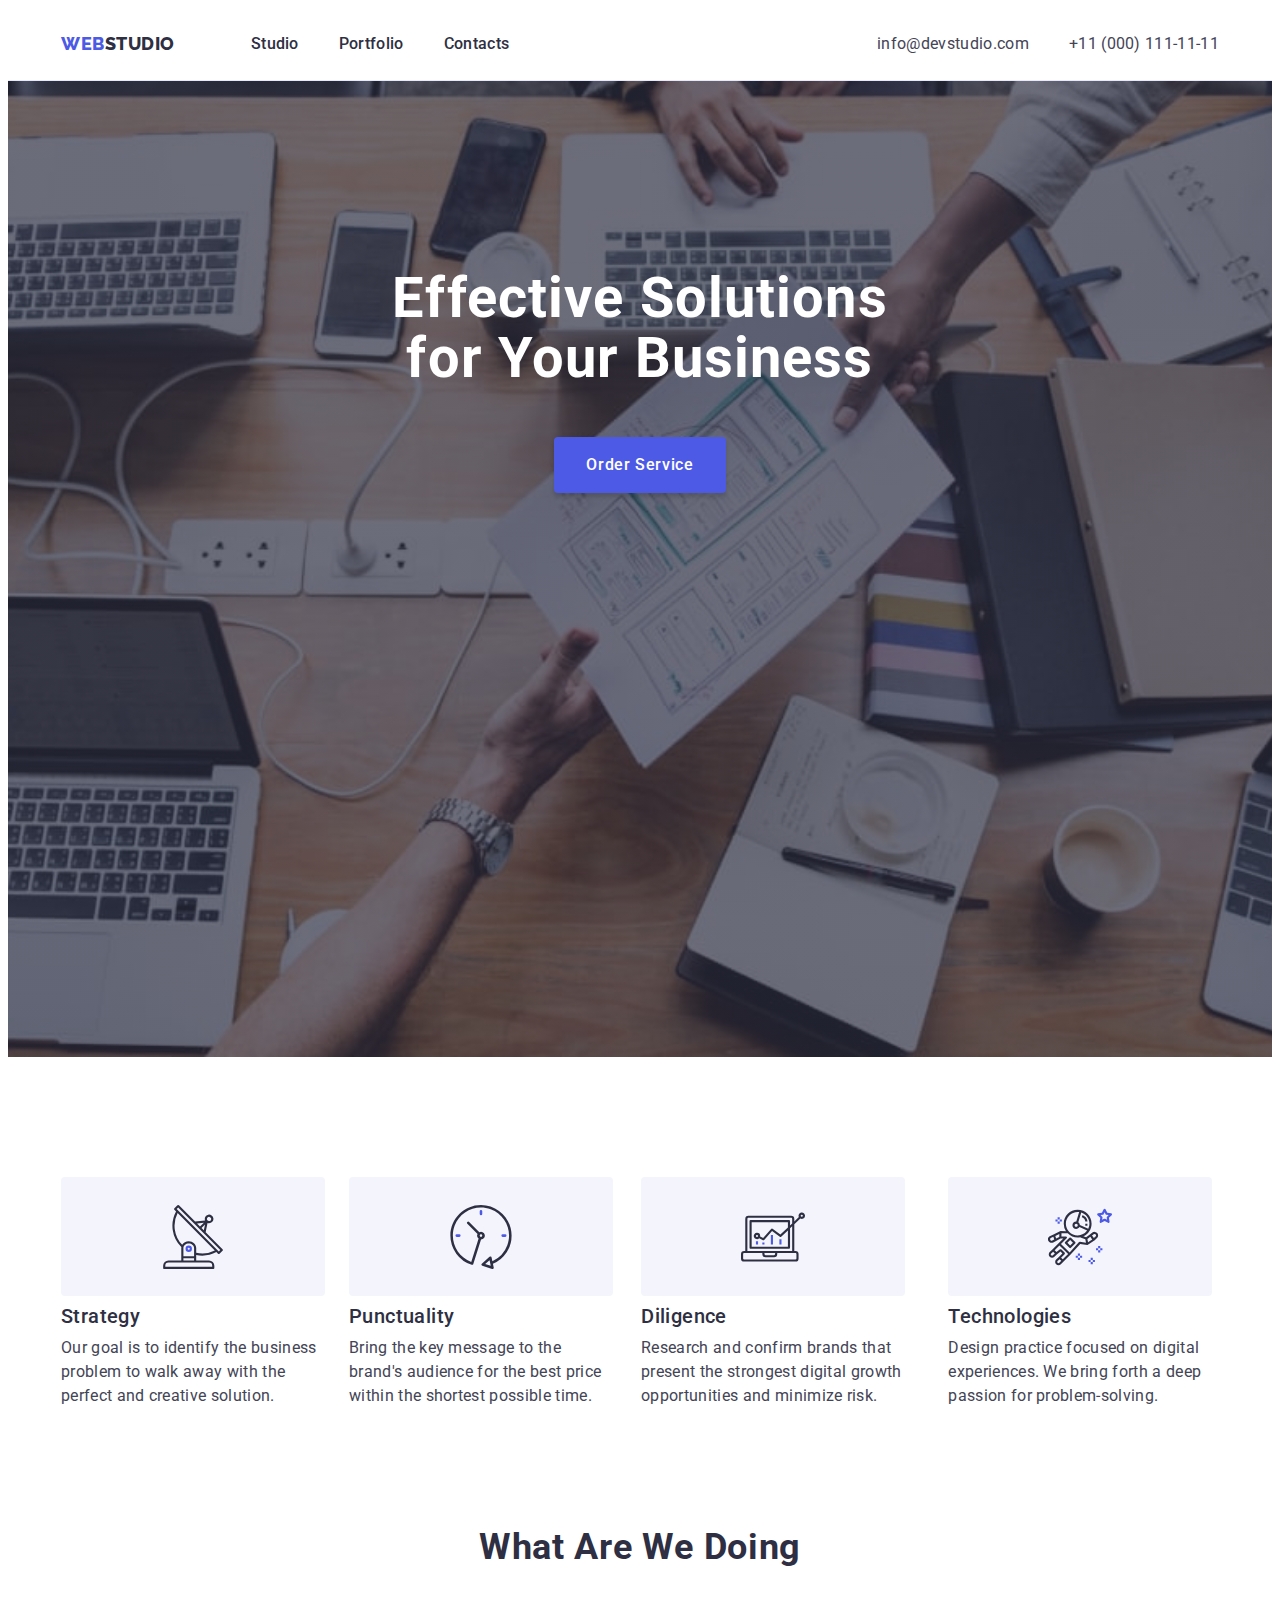
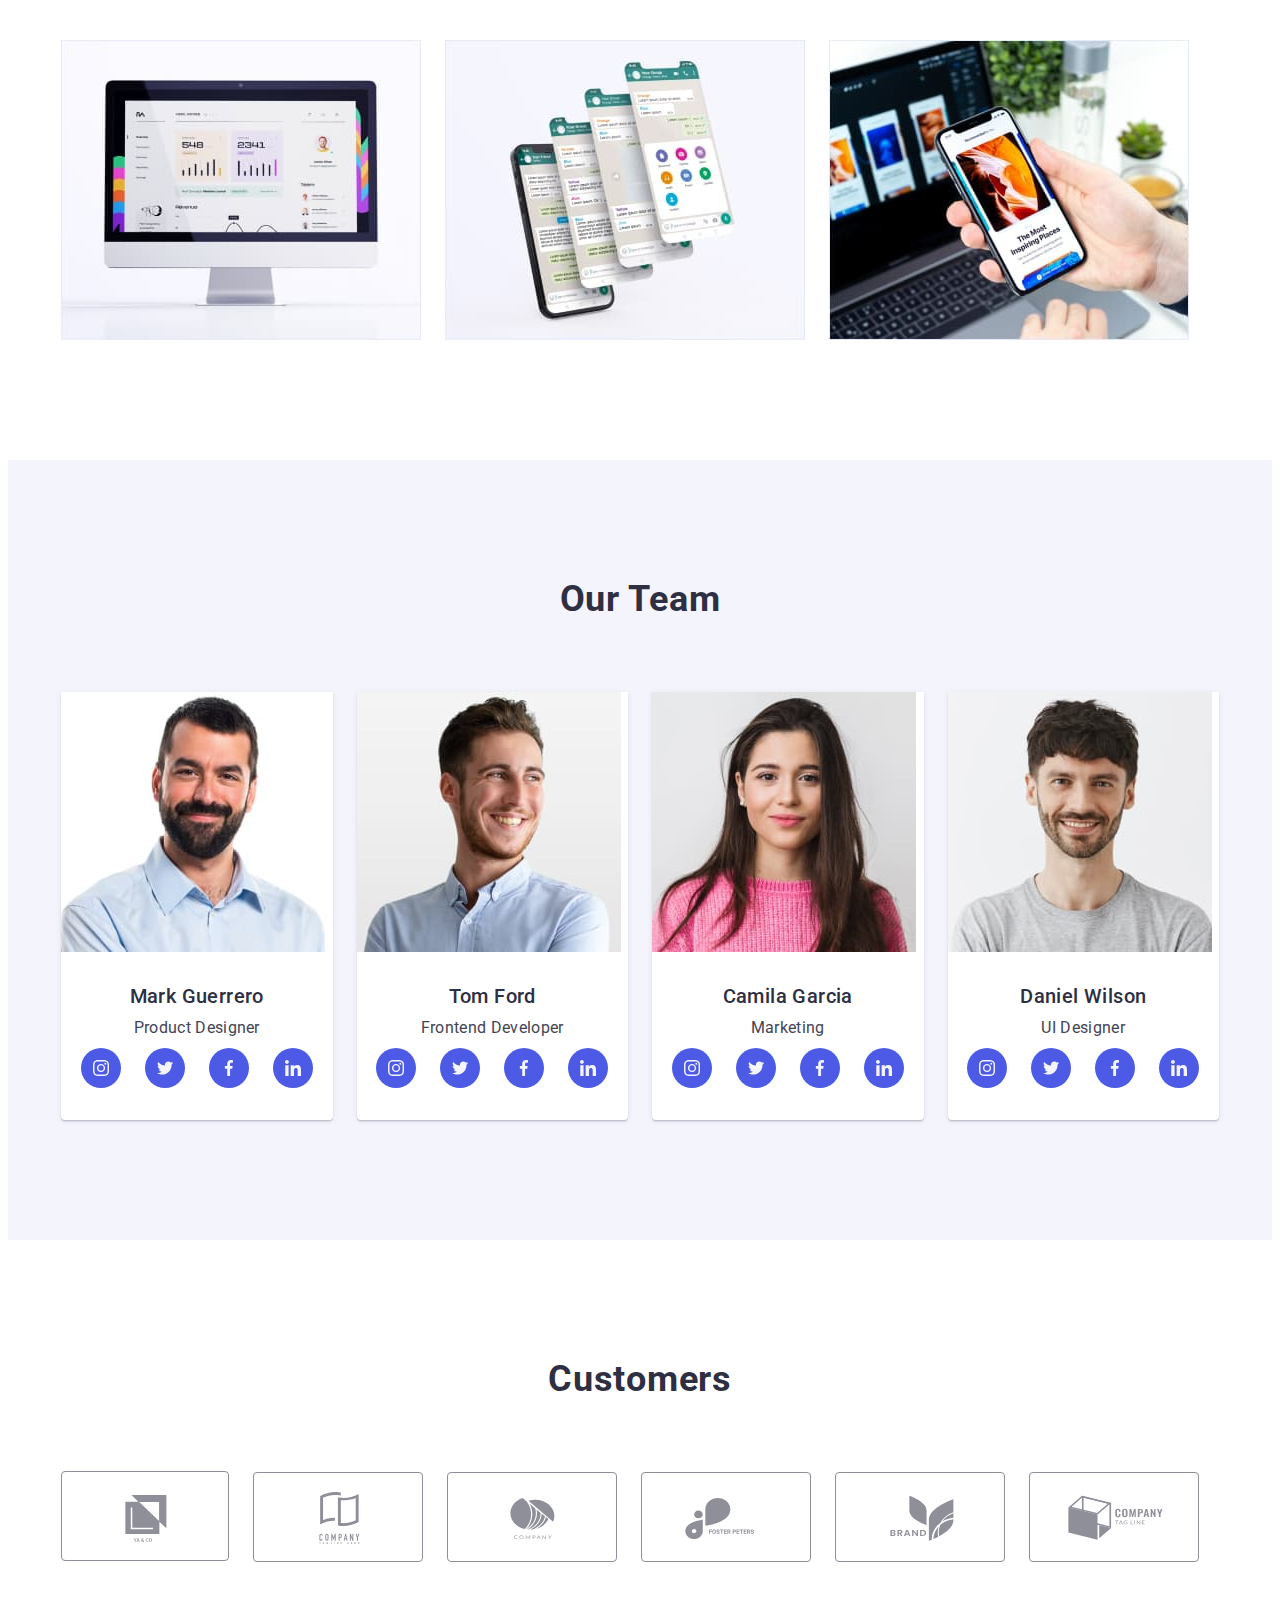
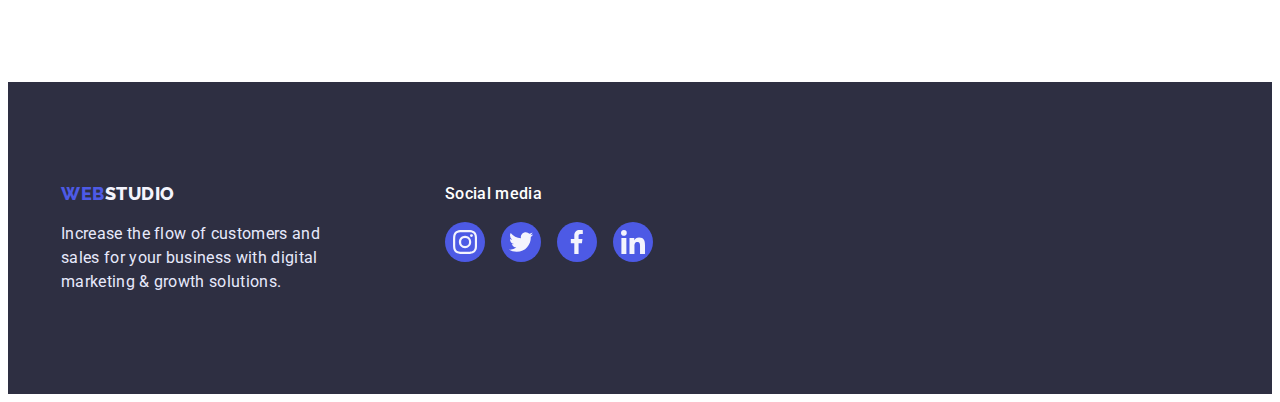
==== index.html @ bd7b22e1 "Add files via upload" ====
<!DOCTYPE html>
<html lang="en">
  <head>
    <meta charset="UTF-8" />
    <meta http-equiv="X-UA-Compatible" content="IE=edge" />
    <meta name="viewport" content="width=device-width, initial-scale=1.0" />
    <title>WebStudio</title>
    <link rel="preconnect" href="https://fonts.googleapis.com" />
    <link rel="preconnect" href="https://fonts.gstatic.com" crossorigin />
    <link
      href="https://fonts.googleapis.com/css2?family=Raleway:wght@800&family=Roboto:wght@400;500;700&display=swap"
      rel="stylesheet"
    />

    <link
      rel="stylesheet"
      href="https://cdnjs.cloudflare.com/ajax/libs/modern-normalize/1.1.0/modern-normalize.min.css"
      integrity="sha512-wpPYUAdjBVSE4KJnH1VR1HeZfpl1ub8YT/NKx4PuQ5NmX2tKuGu6U/JRp5y+Y8XG2tV+wKQpNHVUX03MfMFn9Q=="
      crossorigin="anonymous"
      referrerpolicy="no-referrer"
    />

    <link rel="stylesheet" href="./css/styles.css" />
  </head>
  <body>
    <header class="header">
      <div class="container header-container">
        <nav class="header-navigation">
          <a href="./index.html" class="header-logo link"
            ><span class="logo-web">Web</span>
            <span class="logo-studio">Studio</span></a
          >

          <ul class="header-list list">
            <li class="header-item">
              <a href="./index.html" class="header-link link">Studio</a>
            </li>
            <li class="header-item">
              <a href="./portfolio.html" class="header-link link">Portfolio</a>
            </li>
            <li class="header-item">
              <a href="/" class="header-link link">Contacts</a>
            </li>
          </ul>
        </nav>

        <address class="header-address">
          <ul class="contact-list list">
            <li class="contact-item">
              <a href="mailto:info@devstudio.com" class="header-email link"
                >info@devstudio.com</a
              >
            </li>
            <li class="contact-item">
              <a href="tel:+110001111111" class="header-tel link"
                >+11 (000) 111-11-11</a
              >
            </li>
          </ul>
        </address>
      </div>
    </header>
    <main>
      <!--Hero section-->
      <section class="hero">
        <div class="container hero-container">
          <h1 class="hero-title">Effective Solutions for Your Business</h1>
          <button type="button" class="hero-btn">Order Service</button>
        </div>
      </section>
      <!--Main section-->
      <section class="main">
        <div class="container main-container">
          <h2 class="main-tittle visually-hidden">Advantages</h2>
          <ul class="main-list list">
            <li class="main-item">
              <div class="main-item-wrap">
                <svg class="policy-icons" width="64" height="64">
                  <use href="./images/icons.svg#icon-group"></use>
                </svg>
              </div>
              <h3 class="main-item-title">Strategy</h3>
              <p class="maint-item-subtitle">
                Our goal is to identify the business problem to walk away with
                the perfect and creative solution.
              </p>
            </li>
            <li>
              <div class="main-item-wrap">
                <svg class="policy-icons" width="64" height="64">
                  <use href="./images/icons.svg#icon-clock"></use>
                </svg>
              </div>
              <h3 class="main-item-title">Punctuality</h3>
              <p class="maint-item-subtitle">
                Bring the key message to the brand's audience for the best price
                within the shortest possible time.
              </p>
            </li>
            <li>
              <div class="main-item-wrap">
                <svg class="policy-icons" width="64" height="64">
                  <use href="./images/icons.svg#icon-diagram"></use>
                </svg>
              </div>
              <h3 class="main-item-title">Diligence</h3>
              <p class="maint-item-subtitle">
                Research and confirm brands that present the strongest digital
                growth opportunities and minimize risk.
              </p>
            </li>
            <li>
              <div class="main-item-wrap">
                <svg class="policy-icons" width="64" height="64">
                  <use href="./images/icons.svg#icon-astronaut"></use>
                </svg>
              </div>
              <h3 class="main-item-title">Technologies</h3>
              <p class="maint-item-subtitle">
                Design practice focused on digital experiences. We bring forth a
                deep passion for problem-solving.
              </p>
            </li>
          </ul>
        </div>
      </section>

      <!--About-->
      <section class="about">
        <div class="container about-container">
          <h2 class="about-title">What are we doing</h2>
          <ul class="about-list list">
            <li class="about-item">
              <img
                src="./images/about-img-1.jpg"
                width="360"
                height="300"
                alt="sites on pc
"
              />
            </li>
            <li class="about-item">
              <img
                src="./images/about-img-2.jpg"
                width="360"
                height="300"
                alt="mobile applications
"
              />
            </li>
            <li class="about-item">
              <img
                src="./images/about-img-3.jpg"
                width="360"
                height="300"
                alt="sites on mobile
"
              />
            </li>
          </ul>
        </div>
      </section>
      <!--Team-->
      <section class="team">
        <div class="container">
          <h2 class="team-title">Our Team</h2>
          <ul class="team-list list">
            <li class="team-item">
              <img
                src="./images/team-img-1.jpg"
                width="264"
                height="260"
                alt="Mark Guerrero"
              />
              <div class="team-designe">
                <h3 class="team-name">Mark Guerrero</h3>
                <p class="team-job">Product Designer</p>
                <ul class="team-soc-list list">
                  <li class="team-soc-item">
                    <a href="" class="team-soc-link link">
                      <svg class="team-soc-icon" width="16px" height="16px">
                        <use href="./images/icons.svg#icon-instagram"></use>
                      </svg>
                    </a>
                  </li>
                  <li class="team-soc-item">
                    <a href="" class="team-soc-link link">
                      <svg class="team-soc-icon" width="16px" height="16px">
                        <use href="./images/icons.svg#icon-twitter"></use>
                      </svg>
                    </a>
                  </li>
                  <li class="team-soc-item">
                    <a href="" class="team-soc-link link">
                      <svg class="team-soc-icon" width="16px" height="16px">
                        <use href="./images/icons.svg#icon-facebook"></use>
                      </svg>
                    </a>
                  </li>
                  <li class="team-soc-item">
                    <a href="" class="team-soc-link link">
                      <svg class="team-soc-icon" width="16px" height="16px">
                        <use href="./images/icons.svg#icon-linkedin"></use>
                      </svg>
                    </a>
                  </li>
                </ul>
              </div>
            </li>
            <li class="team-item">
              <img
                src="./images/team-img-2.jpg"
                width="264"
                height="260"
                alt="Tom Ford"
              />
              <div class="team-designe">
                <h3 class="team-name">Tom Ford</h3>
                <p class="team-job">Frontend Developer</p>
                <ul class="team-soc-list list">
                  <li class="team-soc-item">
                    <a href="" class="team-soc-link link">
                      <svg class="team-soc-icon" width="16px" height="16px">
                        <use href="./images/icons.svg#icon-instagram"></use>
                      </svg>
                    </a>
                  </li>
                  <li class="team-soc-item">
                    <a href="" class="team-soc-link link">
                      <svg class="team-soc-icon" width="16px" height="16px">
                        <use href="./images/icons.svg#icon-twitter"></use>
                      </svg>
                    </a>
                  </li>
                  <li class="team-soc-item">
                    <a href="" class="team-soc-link link">
                      <svg class="team-soc-icon" width="16px" height="16px">
                        <use href="./images/icons.svg#icon-facebook"></use>
                      </svg>
                    </a>
                  </li>
                  <li class="team-soc-item">
                    <a href="" class="team-soc-link link">
                      <svg class="team-soc-icon" width="16px" height="16px">
                        <use href="./images/icons.svg#icon-linkedin"></use>
                      </svg>
                    </a>
                  </li>
                </ul>
              </div>
            </li>
            <li class="team-item">
              <img
                src="./images/team-img-3.jpg"
                width="264"
                height="260"
                alt="Camila Garcia"
              />
              <div class="team-designe">
                <h3 class="team-name">Camila Garcia</h3>
                <p class="team-job">Marketing</p>
                <ul class="team-soc-list list">
                  <li class="team-soc-item">
                    <a href="" class="team-soc-link link">
                      <svg class="team-soc-icon" width="16px" height="16px">
                        <use href="./images/icons.svg#icon-instagram"></use>
                      </svg>
                    </a>
                  </li>
                  <li class="team-soc-item">
                    <a href="" class="team-soc-link link">
                      <svg class="team-soc-icon" width="16px" height="16px">
                        <use href="./images/icons.svg#icon-twitter"></use>
                      </svg>
                    </a>
                  </li>
                  <li class="team-soc-item">
                    <a href="" class="team-soc-link link">
                      <svg class="team-soc-icon" width="16px" height="16px">
                        <use href="./images/icons.svg#icon-facebook"></use>
                      </svg>
                    </a>
                  </li>
                  <li class="team-soc-item">
                    <a href="" class="team-soc-link link">
                      <svg class="team-soc-icon" width="16px" height="16px">
                        <use href="./images/icons.svg#icon-linkedin"></use>
                      </svg>
                    </a>
                  </li>
                </ul>
              </div>
            </li>
            <li class="team-item">
              <img
                src="./images/team-img-4.jpg"
                width="264"
                height="260"
                alt="Daniel Wilson"
              />
              <div class="team-designe">
                <h3 class="team-name">Daniel Wilson</h3>
                <p class="team-job">UI Designer</p>
                <ul class="team-soc-list list">
                  <li class="team-soc-item">
                    <a href="" class="team-soc-link link">
                      <svg class="team-soc-icon" width="16px" height="16px">
                        <use href="./images/icons.svg#icon-instagram"></use>
                      </svg>
                    </a>
                  </li>
                  <li class="team-soc-item">
                    <a href="" class="team-soc-link link">
                      <svg class="team-soc-icon" width="16px" height="16px">
                        <use href="./images/icons.svg#icon-twitter"></use>
                      </svg>
                    </a>
                  </li>
                  <li class="team-soc-item">
                    <a href="" class="team-soc-link link">
                      <svg class="team-soc-icon" width="16px" height="16px">
                        <use href="./images/icons.svg#icon-facebook"></use>
                      </svg>
                    </a>
                  </li>
                  <li class="team-soc-item">
                    <a href="" class="team-soc-link link">
                      <svg class="team-soc-icon" width="16px" height="16px">
                        <use href="./images/icons.svg#icon-linkedin"></use>
                      </svg>
                    </a>
                  </li>
                </ul>
              </div>
            </li>
          </ul>
        </div>
      </section>
    </main>
    <!--Customers-->
    <section class="customers">
      <div class="container customers-container">
        <h4 class="customers-title">Customers</h4>
        <ul class="customers-soc-list list">
          <li class="customers-item">
            <a href="" class="customers-link link">
              <svg class="customers-icon" width="104" height="56">
                <use href="./images/icons.svg#icon-ya-co"></use>
              </svg>
            </a>
          </li>

          <li class="customers-soc-item">
            <a href="" class="customers-link link">
              <svg class="customers-icon" width="104" height="56">
                <use href="./images/icons.svg#icon-company-tagline-here"></use>
              </svg>
            </a>
          </li>

          <li class="customers-soc-item">
            <a href="" class="customers-link link">
              <svg class="customers-icon" width="104" height="56">
                <use href="./images/icons.svg#icon-company"></use>
              </svg>
            </a>
          </li>

          <li class="customers-soc-item">
            <a href="" class="customers-link link">
              <svg class="customers-icon" width="104" height="56">
                <use href="./images/icons.svg#icon-foster-peters"></use>
              </svg>
            </a>
          </li>

          <li class="customers-soc-item">
            <a href="" class="customers-link link">
              <svg class="customers-icon" width="104" height="56">
                <use href="./images/icons.svg#icon-brand"></use>
              </svg>
            </a>
          </li>

          <li class="customers-soc-item">
            <a href="" class="customers-link link">
              <svg class="customers-icon" width="104" height="56">
                <use href="./images/icons.svg#icon-company-tag-line"></use>
              </svg>
            </a>
          </li>
        </ul>
      </div>
    </section>

    <!--Footer-->
    <footer class="footer">
      <div class="container footer-container">
        <div class="footer-logo-text">
          <a href="./index.html" class="footer-link link"
            ><span class="logo-web-footer">Web</span>
            <span class="logo-studio-footer">Studio</span></a
          >
          <p class="footer-subtitle">
            Increase the flow of customers and sales for your business with
            digital marketing & growth solutions.
          </p>
        </div>
        <div class="footer-wrap">
          <p class="footer-social">Social media</p>
          <ul class="footer-soc-list list">
            <li class="footer-soc-item">
              <a href="" class="footer-soc-link link">
                <svg class="team-soc-icon" width="24px" height="24px">
                  <use href="./images/icons.svg#icon-instagram"></use>
                </svg>
              </a>
            </li>
            <li class="footer-soc-item">
              <a href="" class="footer-soc-link link">
                <svg class="team-soc-icon" width="24px" height="24px">
                  <use href="./images/icons.svg#icon-twitter"></use>
                </svg>
              </a>
            </li>
            <li class="footer-soc-item">
              <a href="" class="footer-soc-link link">
                <svg class="team-soc-icon" width="24px" height="24px">
                  <use href="./images/icons.svg#icon-facebook"></use>
                </svg>
              </a>
            </li>
            <li class="footer-soc-item">
              <a href="" class="footer-soc-link link">
                <svg class="team-soc-icon" width="24px" height="24px">
                  <use href="./images/icons.svg#icon-linkedin"></use>
                </svg>
              </a>
            </li>
          </ul>
        </div>
      </div>
    </footer>
  </body>
</html>
---- css/styles.css ----
:root {
  --main-title-color: #2e2f42;
  --secondary-title-color: #ffffff;
  --accent-color: #e7e9fc;
  --logo-colour-first: #4d5ae5;
  --logo-colour-second: #2e2f42;
  --bg-gradient: linear-gradient(rgba(46, 47, 66, 0.7), rgba(46, 47, 66, 0.7));
}

h1,
h2,
h3,
h4,
h5,
h6,
p {
  margin: 0;
}

ul {
  list-style: none;
  margin: 0;
  padding: 0;
}

.container {
  max-width: 1158px;
  padding: 0 15px;
  margin: 0 auto;
}

body {
  font-family: "Roboto", sans-serif;
  color: #434455;
  background-color: #ffffff;
  font-size: 16px;
  letter-spacing: 0.02em;
}

img {
  display: block;
  max-width: 100%;
  height: auto;
}

button {
  display: block;
  cursor: pointer;
  border: none;
  border-radius: 4px;
}

address {
  font-style: normal;
}

.section {
  padding-top: 120px;
  padding-bottom: 120px;
}

.list {
  list-style: none;
}
.link {
  text-decoration: none;
}
.visually-hidden {
  position: absolute;
  width: 1px;
  height: 1px;
  margin: -1px;
  border: 0;
  padding: 0;
  white-space: nowrap;
  clip-path: inset(100%);
  clip: rect(0 0 0 0);
  overflow: hidden;
}
/* Header Main/Portfolio */
.header {
  border-bottom: 1px solid;
  color: #e7e9fc;
}

.header-container {
  display: flex;
  align-items: center;
}

.header-link:hover,
.header-link:focus {
  color: #404bbf;
}
.header-tel:hover,
.header-tel:focus {
  color: #404bbf;
}

.header-email:hover,
.header-email:focus {
  color: #404bbf;
}

.header-navigation {
  display: flex;
  align-items: center;
}
.header-logo {
  font-family: "Raleway", sans-serif;
  font-style: normal;
  font-weight: 800;
  font-size: 18px;
  line-height: 1.33;
  display: flex;
  align-items: center;
  letter-spacing: 0.03em;
  text-transform: uppercase;
}
.logo-web {
  color: var(--logo-colour-first);
}
.logo-studio {
  color: var(--logo-colour-second);
}

.header-list {
  display: flex;
  margin-left: 76px;
}
.header-item:not(:last-child) {
  margin-right: 40px;
}

.header-link {
  font-weight: 500;
  font-size: 16px;
  line-height: 1.5;
  letter-spacing: 0.02em;
  color: var(--main-title-color);
  display: block;
  padding: 24px 0;
}

.header-address {
  display: flex;
  margin-left: auto;
}

.contact-item:not(:last-child) {
  display: flex;
  margin-left: auto;
}

.contact-list {
  display: flex;
  gap: 40px;
}

.header-email {
  font-style: normal;
  font-weight: 400;
  font-size: 16px;
  line-height: 1.5;
  letter-spacing: 0.02em;
  color: #434455;
}

.header-tel {
  font-style: normal;
  font-weight: 400;
  font-size: 16px;
  line-height: 1.5;
  letter-spacing: 0.02em;
  color: #434455;
}
/* Hero main*/
.hero {
  background-color: var(--main-title-color);
  background-image: var(--bg-gradient), url(../images/background-img.jpg);
  background-repeat: no-repeat;
  background-position: center;
  background-size: cover;
  padding-top: 188px;
  padding-bottom: 188px;
  text-align: center;
  max-width: 1440px;
  height: 600px;
  margin: 0 auto;
}

.hero-container {
  max-width: 1440px;
}

.hero-link:hover,
.hero-link:focus {
  color: var(--accent-color);
}

.hero-title {
  font-weight: 700;
  font-size: 56px;
  line-height: 1.07;
  text-align: center;
  letter-spacing: 0.02em;
  color: var(--secondary-title-color);
  margin-bottom: 48px;
  width: 496px;
  margin-left: auto;
  margin-right: auto;
}

.hero-btn {
  font-family: "Roboto";
  font-style: normal;
  font-weight: 500;
  font-size: 16px;
  line-height: 1.5;
  display: flex;
  align-items: center;
  letter-spacing: 0.04em;
  color: var(--secondary-title-color);
  cursor: pointer;
  background: #4d5ae5;
  box-shadow: 0px 4px 4px rgba(0, 0, 0, 0.15);
  border-radius: 4px;
  padding: 16px 32px;
  display: block;
  margin: 0 auto;
  border: none;
}
.hero-btn:hover,
.hero-btn:focus {
  background: #404bbf;
  box-shadow: 0px 4px 4px rgba(0, 0, 0, 0.15);
  border-radius: 4px;
}
/* Hero Portfolio */

/* Main */

.main {
  padding: 120px 0;
}
.main-container {
  box-sizing: content-box;
}
.main-tittle {
}
.main-list {
  display: flex;
  column-gap: 24px;
  align-items: center;
  justify-content: center;
}
.main-item {
  color: var(--main-title-color);
  font-weight: 500;
  font-size: 20px;
  line-height: 1.2;
}

.main-item-wrap {
  width: 264px;
  height: 119px;
  background-color: #f4f4fd;
  border-radius: 4px;
  display: flex;
  align-content: center;
  align-items: center;
  justify-content: center;
  margin-bottom: 8px;
}

.main-item-title {
  font-weight: 500;
  font-size: 20px;
  line-height: 1.2;
  letter-spacing: 0.02em;
  color: var(--main-title-color);
  margin-bottom: 8px;
}
.maint-item-subtitle {
  font-family: "Roboto";
  font-style: normal;
  font-weight: 400;
  line-height: 24px;
  font-size: 16px;
  line-height: 1.5;
  letter-spacing: 0.02em;
  color: #434455;
}

.policy-icons {
  width: 64px;
  height: 64px;
  justify-content: center;
  align-items: center;
}

/* Main Portfolio */
/* About */
.about {
  padding-bottom: 120px;
}
.about-title {
  font-weight: 700;
  font-size: 36px;
  line-height: 1.11;
  text-align: center;
  letter-spacing: 0.02em;
  text-transform: capitalize;
  color: var(--main-title-color);
  margin-bottom: 72px;
}
.about-list {
  display: flex;
  flex-wrap: wrap;
  gap: 24px;
}
.list {
}
.about-item {
}
/* Team */
.team {
  background-color: #f4f4fd;
  padding-top: 120px;
  padding-bottom: 120px;
}
.team-title {
  font-weight: 700;
  font-size: 36px;
  line-height: 1.11;
  text-align: center;
  letter-spacing: 0.02em;
  text-transform: capitalize;
  color: var(--main-title-color);
  margin-bottom: 72px;
}
.team-list {
  display: flex;
  gap: 24px;
}
.team-item {
  width: calc((100% - 72px) / 4);

  box-shadow: 0px 1px 6px rgba(46, 47, 66, 0.08),
    0px 1px 1px rgba(46, 47, 66, 0.16), 0px 2px 1px rgba(46, 47, 66, 0.08);
  border-radius: 0px 0px 4px 4px;
  background-color: #ffffff;
}

.team-container {
  display: flex;
  flex-direction: column;
  justify-content: center;
  align-items: center;
  padding: 0px;
  gap: 8px;
}
.team-name {
  font-weight: 500;
  font-size: 20px;
  line-height: 1.2;
  text-align: center;
  letter-spacing: 0.02em;
  color: var(--main-title-color);
  margin-bottom: 8px;
}
.team-job {
  font-weight: 400;
  font-size: 16px;
  line-height: 1.5;
  text-align: center;
  letter-spacing: 0.02em;
  color: #434455;
  margin-bottom: 8px;
}

.team-designe {
  padding: 32px 16px;
}

.team-soc-list {
  display: flex;
  justify-content: center;
  gap: 24px;
}
.team-soc-item {
  width: 40px;
  height: 40px;
}
.team-soc-link {
  width: 100%;
  height: 100%;
  border-radius: 50%;
  background-color: #4d5ae5;
  display: flex;
  align-items: center;
  justify-content: center;
}

.team-soc-link:hover,
.team-soc-link:focus {
  background-color: #404bbf;
}

.team-soc-icon {
  fill: #f4f4fd;
}

/* Customers */

.customers {
  padding: 120px 0;
}

.customers-container {
}
.customers-title {
  font-weight: 700;
  font-size: 36px;
  line-height: 1.11;
  text-align: center;
  letter-spacing: 0.02em;
  text-transform: capitalize;
  color: var(--main-title-color);
  margin-bottom: 72px;
}
.customers-soc-list {
  display: flex;
  gap: 24px;
}

.customers-item-wrap {
}

.customers-item {
  width: 168px;
  height: 88px;
  display: flex;
  align-content: center;
  align-items: center;
  justify-content: center;
}

.customers-link {
  width: 168px;
  height: 88px;
  border: 1px solid currentColor;
  border-radius: 4px;
  display: flex;
  align-items: center;
  justify-content: center;
  color: #8e8f99;
}

.customers-link:hover,
.customers-link:focus {
  color: #4d5ae5;
}
.customers-icon {
  display: flex;
  fill: currentColor;
}

/* Footer */
.footer-container {
  display: flex;
}
.footer {
  background-color: #2e2f42;
  padding-bottom: 100px;
  padding-top: 100px;
  margin-right: auto;
  margin-left: auto;
}
.footer-logo-text {
  margin-right: 120px;
}

.footer-link {
  font-family: "Raleway" sans-serif;
  font-style: normal;
  font-weight: 800;
  font-size: 18px;
  line-height: 1.16;
  display: flex;
  align-items: center;
  letter-spacing: 0.03em;
  text-transform: uppercase;
  color: #f4f4fd;
}
.footer-subtitle {
  font-weight: 400;
  font-size: 16px;
  line-height: 1.5;
  letter-spacing: 0.02em;
  color: #e7e9fc;
  width: 264px;
  margin-top: 16px;
}

.logo-web-footer {
  font-family: "Raleway", sans-serif;
  font-style: normal;
  font-weight: 800;
  font-size: 18px;
  line-height: 1.33;
  display: flex;
  align-items: center;
  letter-spacing: 0.03em;
  text-transform: uppercase;
  color: #4d5ae5;
}
.logo-studio-footer {
  font-family: "Raleway", sans-serif;
  font-style: normal;
  font-weight: 800;
  font-size: 18px;
  line-height: 1.33;
  display: flex;
  align-items: center;
  letter-spacing: 0.03em;
  text-transform: uppercase;
  color: #f4f4fd;
}

.footer-wrap {
}

.footer-soc-list {
  display: flex;
  justify-content: center;
  gap: 16px;
}

.footer-soc-item {
  width: 40px;
  height: 40px;
}

.footer-soc-link {
  width: 40px;
  height: 40px;
  border-radius: 50%;
  background-color: #4d5ae5;
  display: flex;
  align-items: center;
  justify-content: center;
}

.footer-soc-link:hover,
.footer-soc-link:focus {
  background-color: #31d0aa;
}

.team-soc-icon {
  fill: #f4f4fd;
}

.footer-social {
  font-family: "Roboto";
  font-style: normal;
  font-weight: 500;
  font-size: 16px;
  line-height: 1.5;
  letter-spacing: 0.02em;
  color: #ffffff;
  margin-bottom: 16px;
}

/* Hero Portfolio */
.hero-portfolio {
  padding-bottom: 120px;
  padding-top: 96px;
}

.hero-portfolio-container {
}

.hero-portfolio-list {
  display: flex;
  flex-wrap: wrap;
  gap: 48px 24px;
  justify-content: center;
}
.hero-portfolio-list-item {
  display: flex;
  justify-content: center;
  gap: 24px;
}
.hero-btn-portfolio {
  font-family: "Roboto";
  font-style: normal;
  font-weight: 500;
  font-size: 16px;
  line-height: 1.5;
  display: flex;
  align-items: center;
  letter-spacing: 0.04em;
  color: #4d5ae5;
  cursor: pointer;
  background-color: #f4f4fd;
  border: 1px solid;
  align-items: center;
  text-align: center;
  padding: 12px 24px;
  border-radius: 4px;
  border-color: #e7e9fc;
}

.hero-btn-portfolio:hover,
.hero-btn-portfolio:focus {
  color: #f4f4fd;
  background-color: #4d5ae5;
  box-shadow: 0px 3px 1px rgba(0, 0, 0, 0.1), 0px 2px 1px rgba(0, 0, 0, 0.08),
    0px 2px 2px rgba(0, 0, 0, 0.12);
  border-radius: 4px;
  border-color: #4d5ae5;
}

.hero-list-portfolio {
  display: flex;
  flex-wrap: wrap;
  gap: 48px 24px;
  margin-top: 72px;
}
.hero-item-portfolio {
}

.portfolio-link {
  display: block;
}

.portfolio-link:hover,
.portfolio-link:focus {
  box-shadow: 0px 1px 6px rgba(46, 47, 66, 0.08),
    0px 1px 1px rgba(46, 47, 66, 0.16), 0px 2px 1px rgba(46, 47, 66, 0.08);
}

.hero-item-title-portfolio {
  font-weight: 500;
  font-size: 20px;
  line-height: 1.2;
  letter-spacing: 0.02em;
  color: #2e2f42;
  margin-bottom: 8px;
}
.hero-item-subtitle-portfolio {
  font-weight: 400;
  font-size: 16px;
  line-height: 1.5;
  letter-spacing: 0.02em;
  color: #434455;
}
.hero-portfolio-text {
  border: 1px solid #e7e9fc;
  border-top: 0;
  padding: 32px 16px;
}
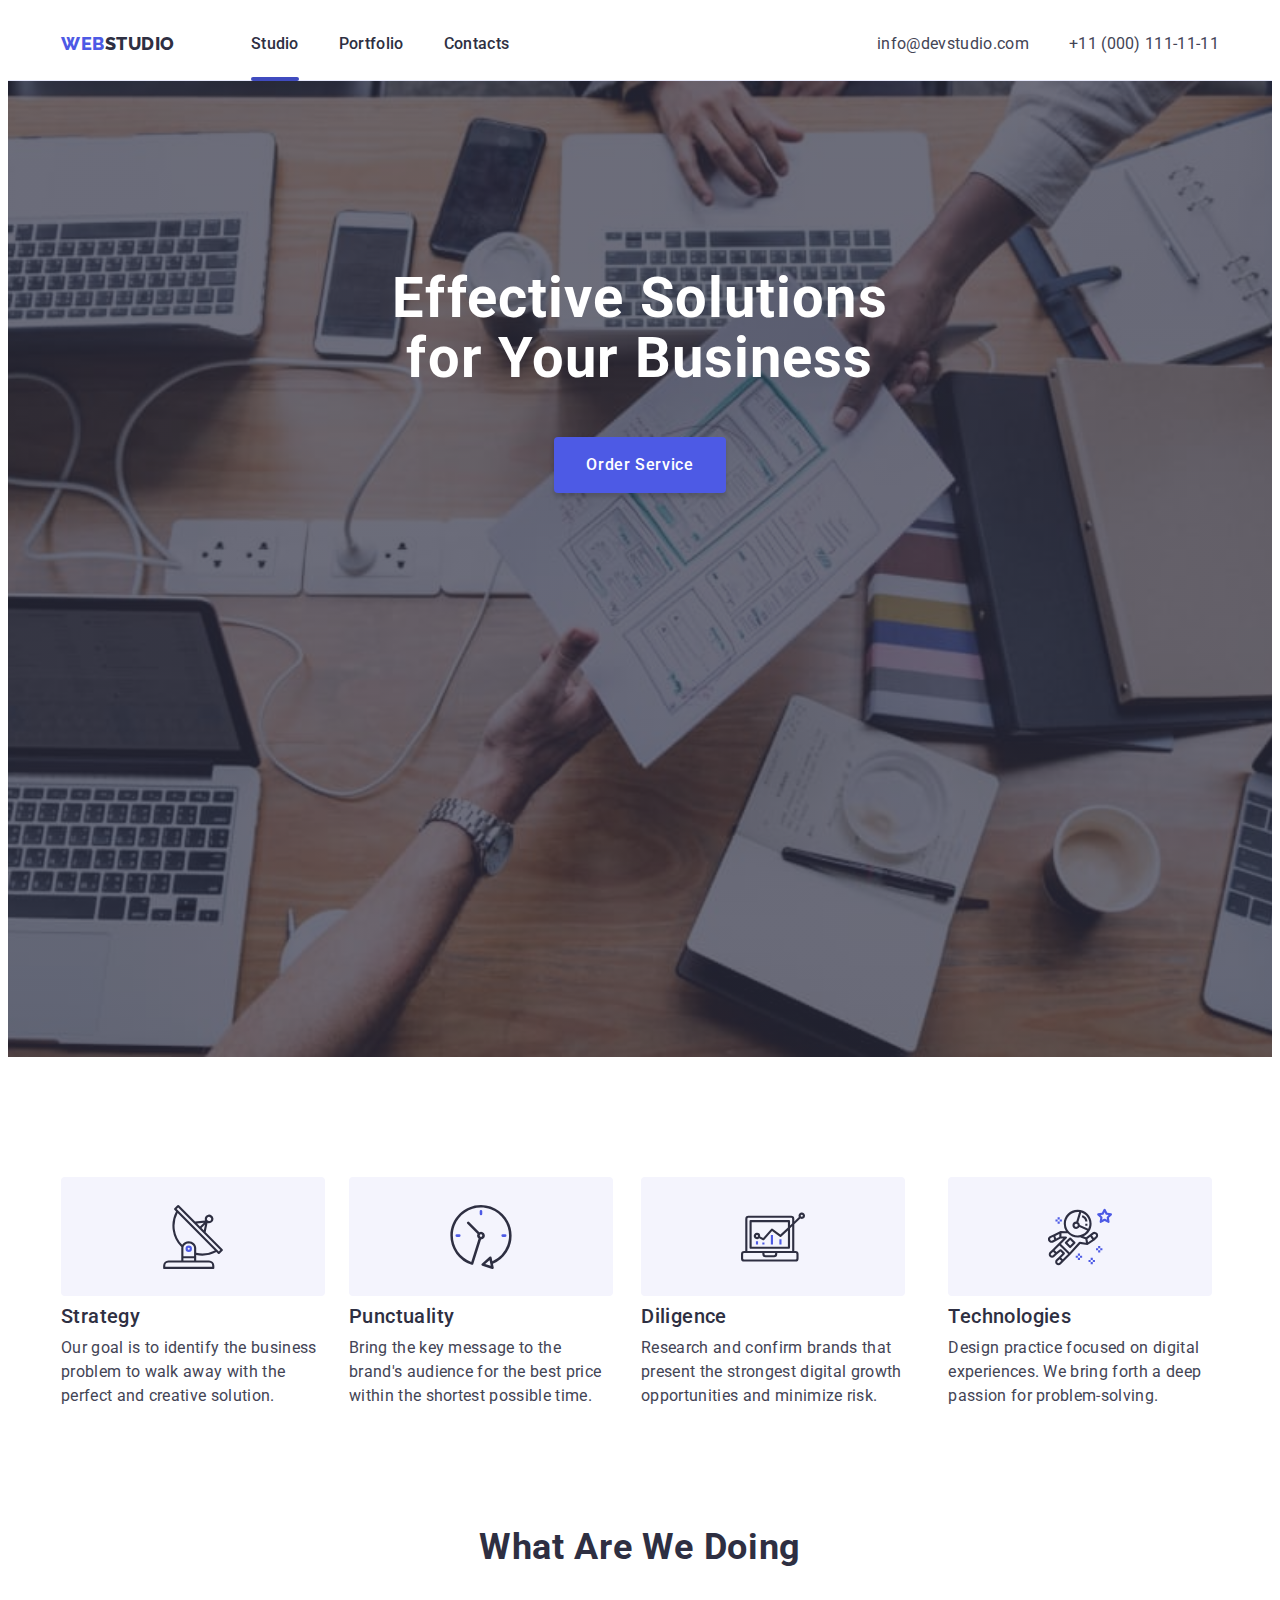
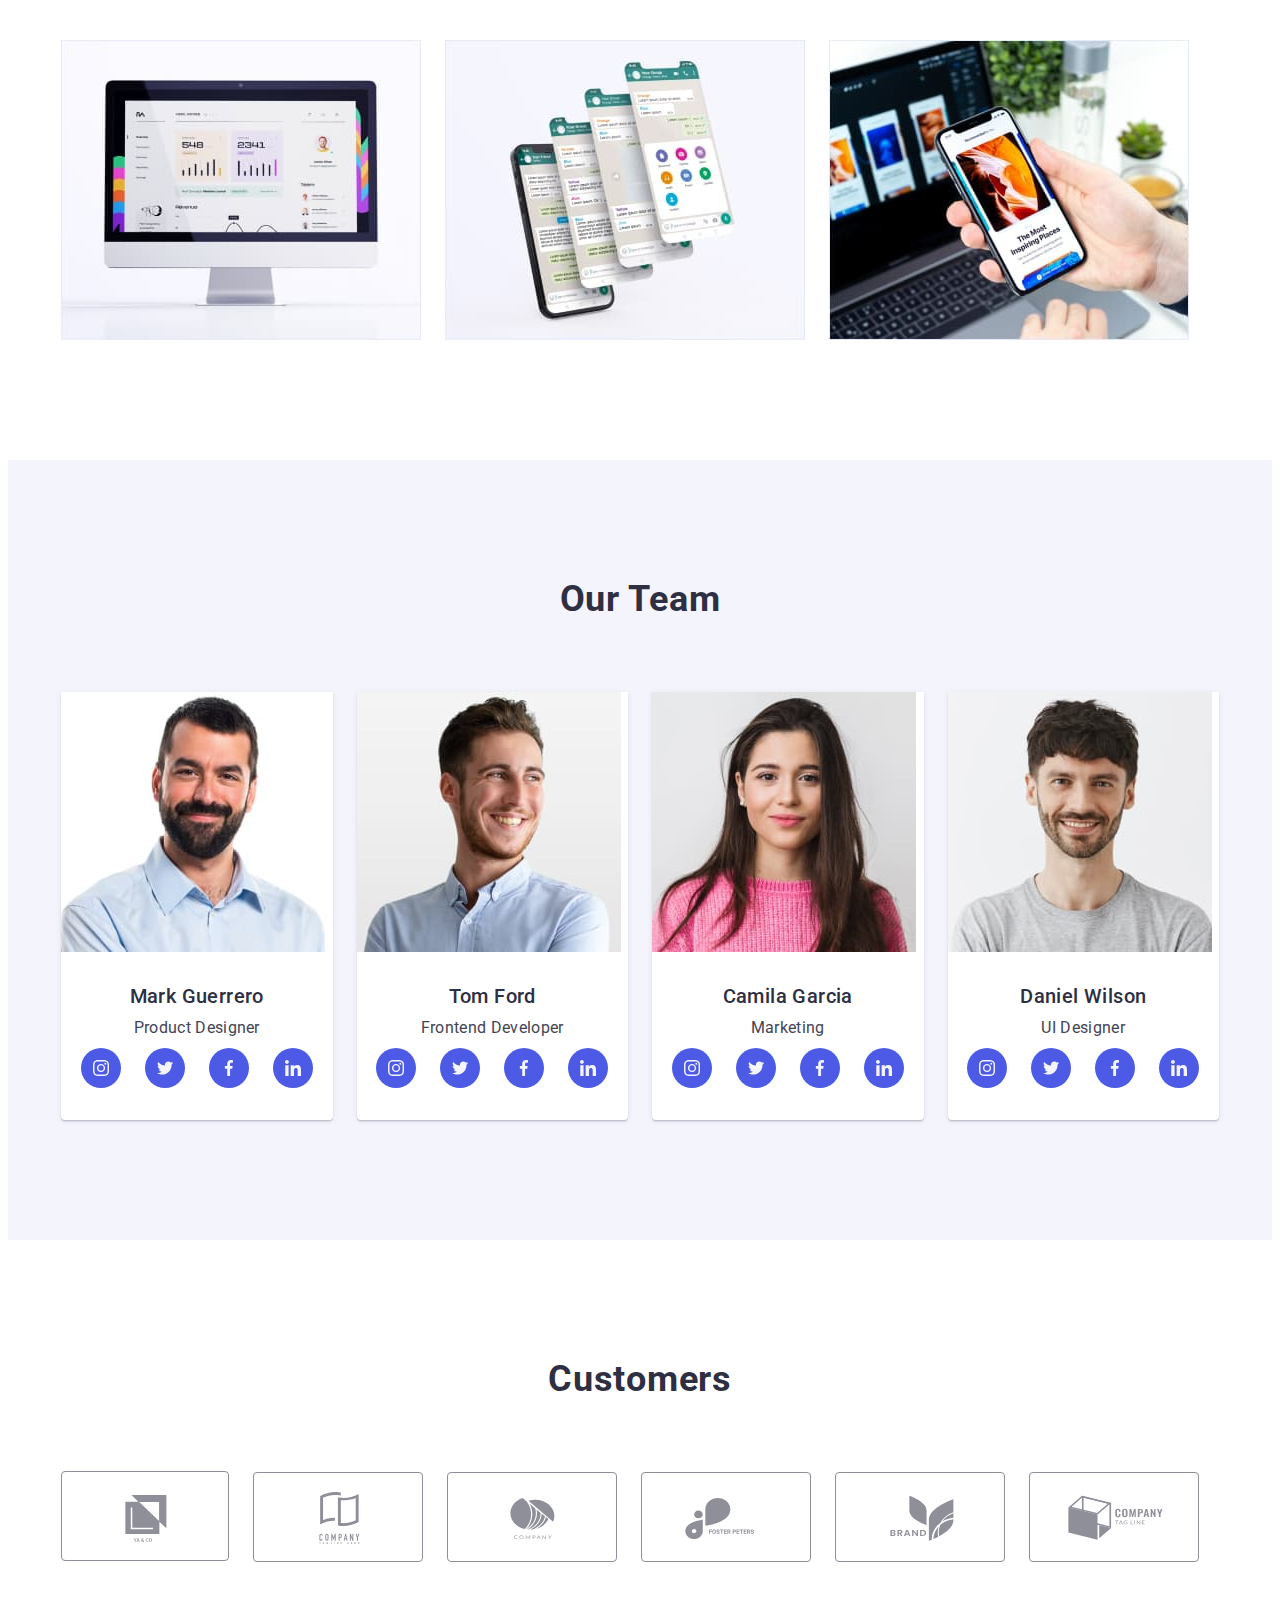
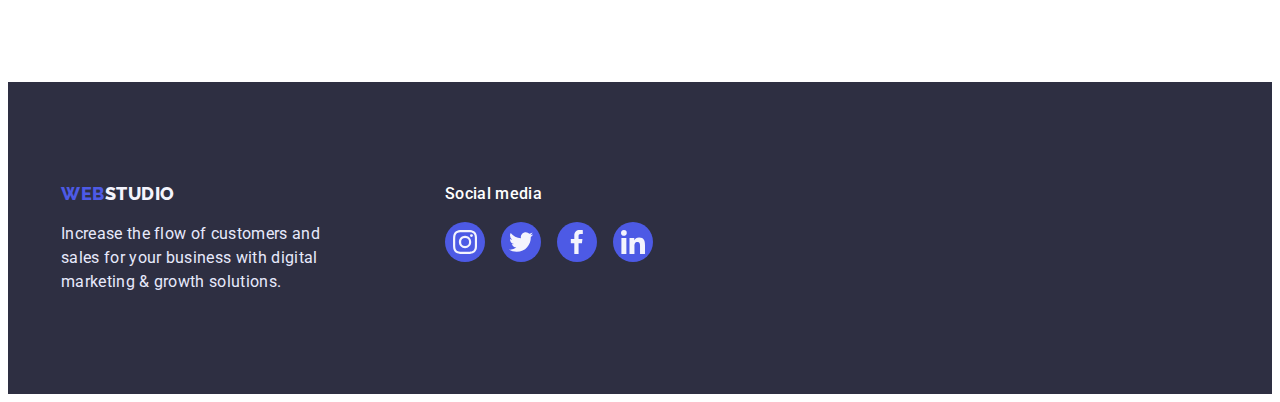
==== commit d733e820: "update" ====
--- a/index.html
+++ b/index.html
@@ -33,7 +33,7 @@
 
           <ul class="header-list list">
             <li class="header-item">
-              <a href="./index.html" class="header-link link">Studio</a>
+              <a href="./index.html" class="header-link link current">Studio</a>
             </li>
             <li class="header-item">
               <a href="./portfolio.html" class="header-link link">Portfolio</a>
@@ -65,7 +65,9 @@
       <section class="hero">
         <div class="container hero-container">
           <h1 class="hero-title">Effective Solutions for Your Business</h1>
-          <button type="button" class="hero-btn">Order Service</button>
+          <button class="hero-btn" data-modal-open type="button">
+            Order Service
+          </button>
         </div>
       </section>
       <!--Main section-->
@@ -441,5 +443,15 @@
         </div>
       </div>
     </footer>
+    <div class="backdrop is-hidden" data-modal>
+      <div class="modal">
+        <button type="button" class="modal-close" data-modal-close>
+          <svg class="modal-close-icon" width="8" height="8">
+            <use href="./images/modal-close.svg#icon-close-modal"></use>
+          </svg>
+        </button>
+      </div>
+    </div>
+    <script src="./js/modal.js"></script>
   </body>
 </html>
--- a/css/styles.css
+++ b/css/styles.css
@@ -35,6 +35,10 @@
   background-color: #ffffff;
   font-size: 16px;
   letter-spacing: 0.02em;
+}
+
+.no-scroll {
+  overflow: hidden;
 }
 
 img {
@@ -140,6 +144,21 @@
   color: var(--main-title-color);
   display: block;
   padding: 24px 0;
+}
+
+.current {
+  position: relative;
+}
+
+.current::after {
+  content: "";
+  position: absolute;
+  left: 0;
+  bottom: -1px;
+  width: 100%;
+  height: 4px;
+  border-radius: 2px;
+  background-color: #404bbf;
 }
 
 .header-address {
@@ -661,3 +680,85 @@
   border-top: 0;
   padding: 32px 16px;
 }
+
+.portfolio-link:hover .portfolio-overlay {
+  display: block;
+  transform: translate(0);
+  transition: transform 250ms cubic-bezier(0.4, 0, 0.2, 1);
+}
+
+.portfolio-link:focus .portfolio-overlay {
+  display: block;
+  transform: translate(0);
+  transition: transform 250ms cubic-bezier(0.4, 0, 0.2, 1);
+}
+
+.portfolio-overlay {
+  position: absolute;
+  top: 0;
+  font-weight: 400;
+  font-size: 16px;
+  line-height: 24px;
+  letter-spacing: 0.02em;
+  color: #f4f4fd;
+  background-color: #4d5ae5;
+  padding: 40px;
+  height: 100%;
+  transform: translateY(100%);
+}
+
+.portfolio-image-text {
+  position: relative;
+  overflow: hidden;
+}
+
+.backdrop {
+  position: fixed;
+  top: 0;
+  width: 100%;
+  height: 100%;
+  background-color: rgba(46, 47, 66, 0.4);
+  transition: opacity 250ms linear, visibility 250ms linear;
+}
+
+.modal {
+  width: 408px;
+  min-height: 576px;
+  background-color: #fcfcfc;
+  box-shadow: 0px 1px 1px rgba(0, 0, 0, 0.14), 0px 1px 3px rgba(0, 0, 0, 0.12),
+    0px 2px 1px rgba(0, 0, 0, 0.2);
+  border-radius: 4px;
+  position: absolute;
+  top: 50%;
+  left: 50%;
+  transform: translate(-50%, -50%) scale(1);
+  padding-top: 24px;
+  padding-right: 30px;
+  transition: transform 250ms linear;
+}
+
+.modal-close {
+  width: 24px;
+  height: 24px;
+  background-color: #e7e9fc;
+  border: 1px solid rgba(0, 0, 0, 0.1);
+  border-radius: 50%;
+  display: block;
+  margin-left: auto;
+  display: flex;
+  align-items: center;
+  justify-content: center;
+}
+
+.modal-close-icon {
+}
+
+.is-hidden {
+  opacity: 0;
+  visibility: hidden;
+  pointer-events: 0;
+}
+
+.backdrop.is-hidden .modal {
+  transform: translate(-50%, -50%) scale(0);
+}
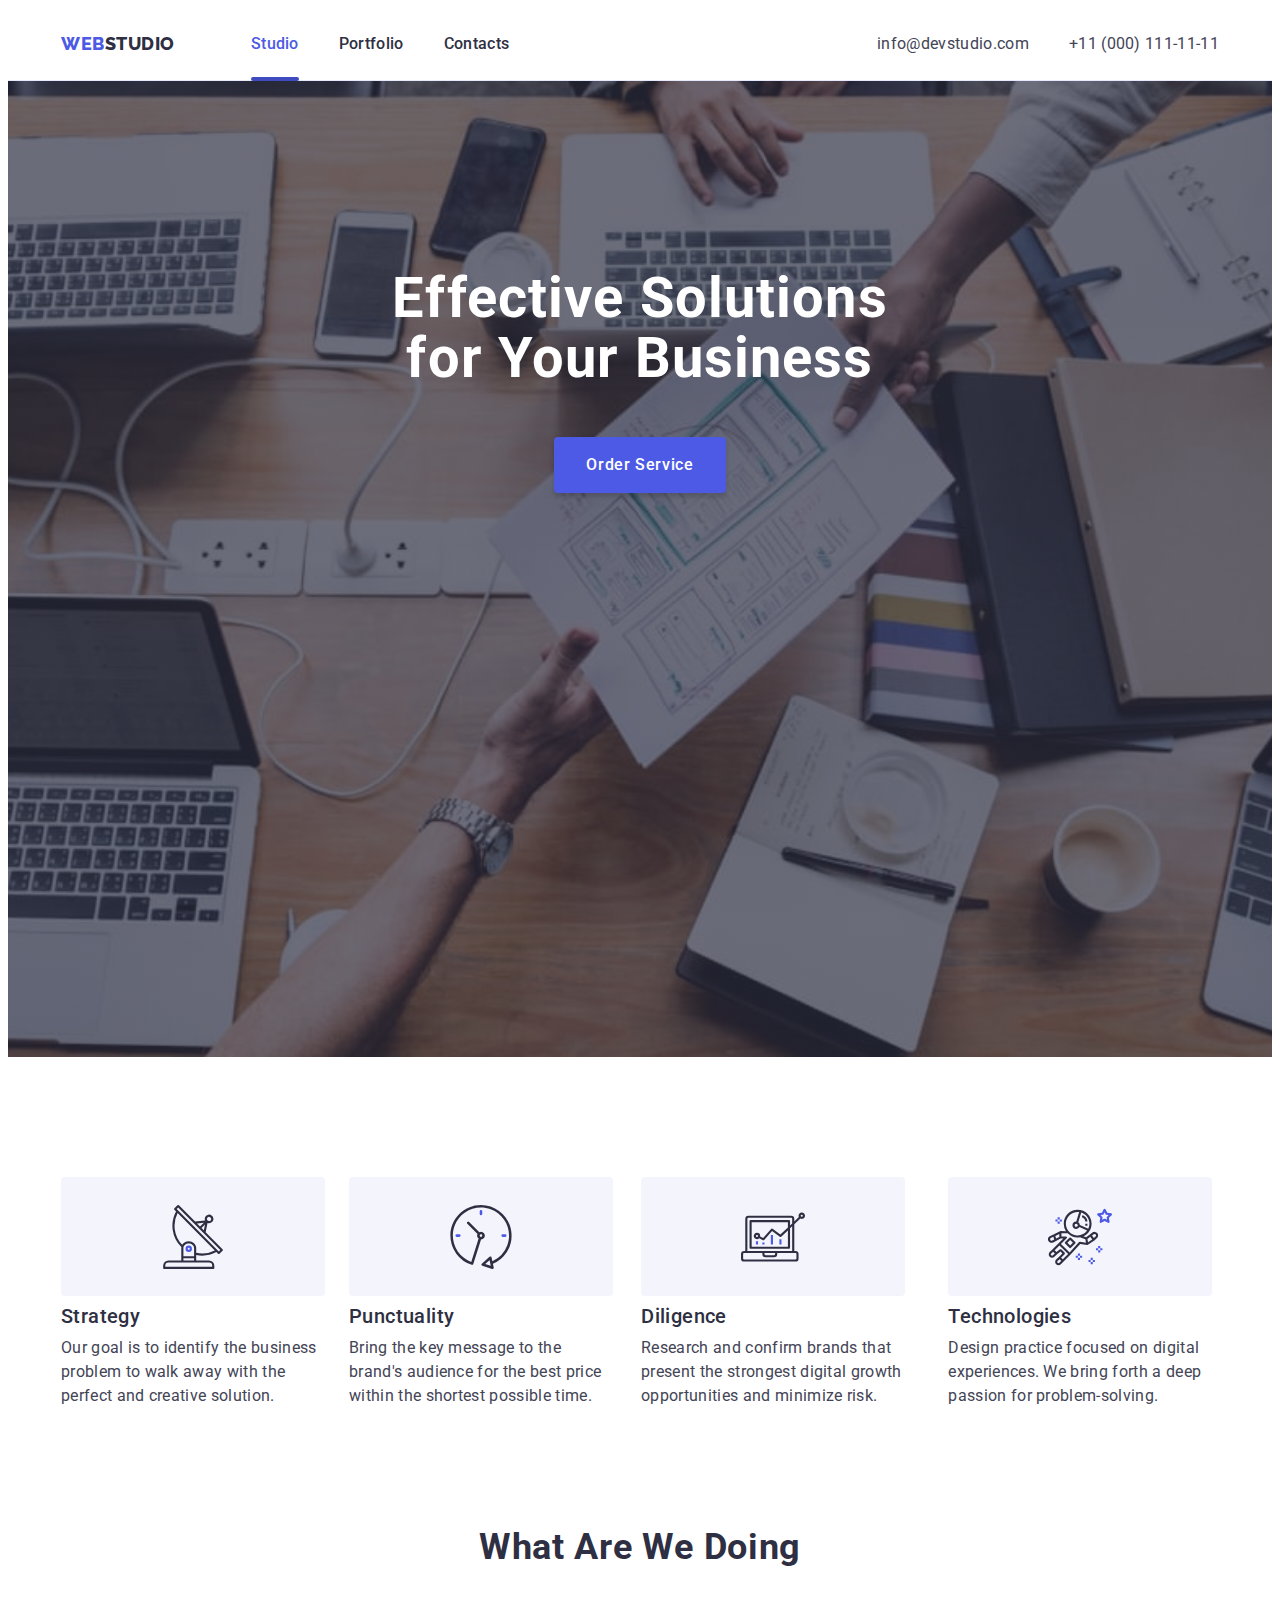
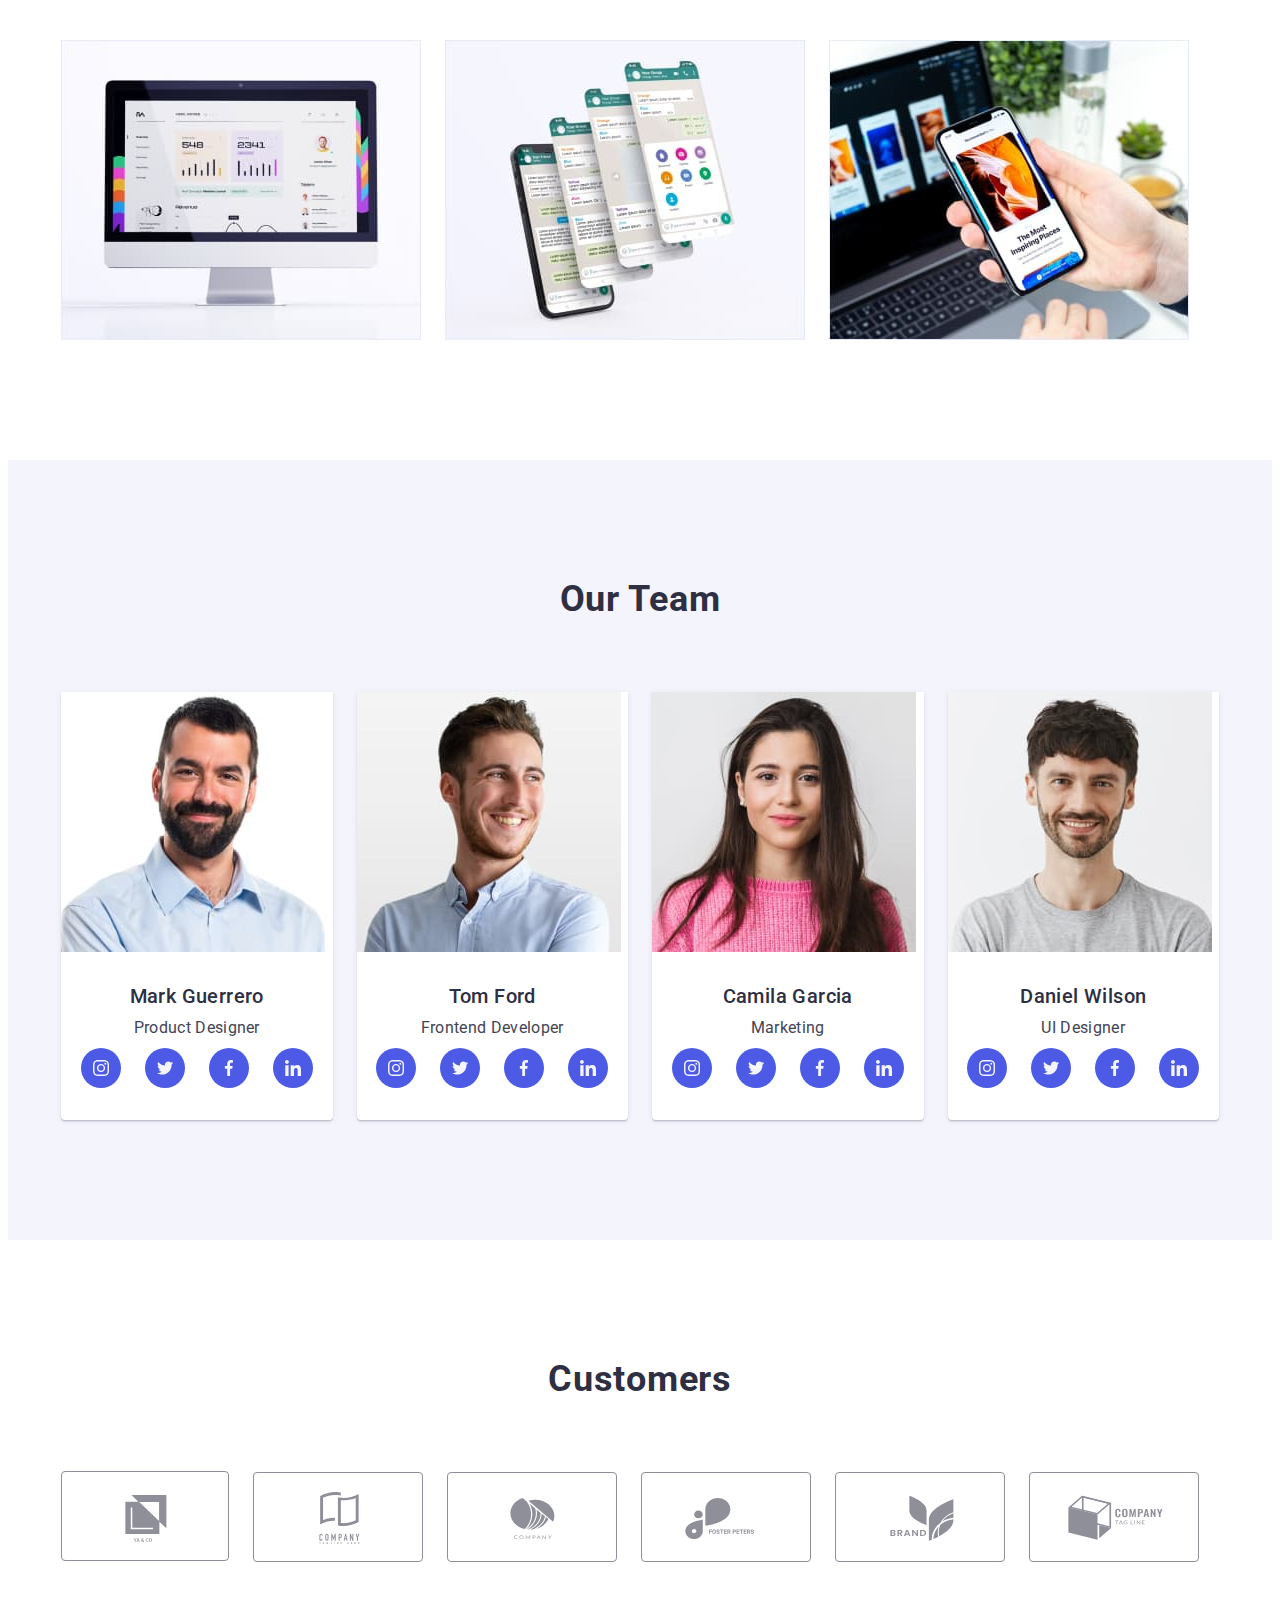
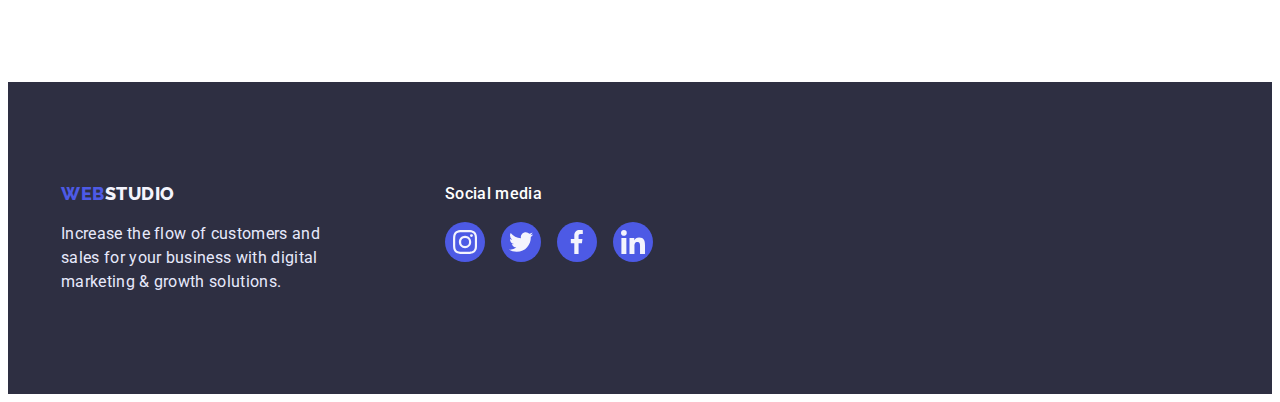
==== commit 8311489e: "update" ====
--- a/index.html
+++ b/index.html
@@ -450,6 +450,13 @@
             <use href="./images/modal-close.svg#icon-close-modal"></use>
           </svg>
         </button>
+        <p class="modal-title">Leave your contacts and we will call you back</p>
+        <form class="modal-form">
+          <input type="text" class="modal-input" />
+          <input type="text" class="modal-input" />
+          <input type="text" class="modal-input" />
+          <input type="text" class="modal-input" />
+        </form>
       </div>
     </div>
     <script src="./js/modal.js"></script>
--- a/css/styles.css
+++ b/css/styles.css
@@ -144,10 +144,12 @@
   color: var(--main-title-color);
   display: block;
   padding: 24px 0;
+  transition: color 250ms cubic-bezier(0.4, 0, 0.2, 1);
 }
 
 .current {
   position: relative;
+  color: var(--logo-colour-first);
 }
 
 .current::after {
@@ -183,6 +185,7 @@
   line-height: 1.5;
   letter-spacing: 0.02em;
   color: #434455;
+  transition: color 250ms cubic-bezier(0.4, 0, 0.2, 1);
 }
 
 .header-tel {
@@ -192,6 +195,7 @@
   line-height: 1.5;
   letter-spacing: 0.02em;
   color: #434455;
+  transition: color 250ms cubic-bezier(0.4, 0, 0.2, 1);
 }
 /* Hero main*/
 .hero {
@@ -241,19 +245,21 @@
   letter-spacing: 0.04em;
   color: var(--secondary-title-color);
   cursor: pointer;
-  background: #4d5ae5;
+  background-color: #4d5ae5;
   box-shadow: 0px 4px 4px rgba(0, 0, 0, 0.15);
   border-radius: 4px;
   padding: 16px 32px;
   display: block;
   margin: 0 auto;
   border: none;
+  transition: background-color 250ms cubic-bezier(0.4, 0, 0.2, 1);
 }
 .hero-btn:hover,
 .hero-btn:focus {
-  background: #404bbf;
+  background-color: #404bbf;
   box-shadow: 0px 4px 4px rgba(0, 0, 0, 0.15);
   border-radius: 4px;
+  transition: background-color 250ms cubic-bezier(0.4, 0, 0.2, 1);
 }
 /* Hero Portfolio */
 
@@ -419,11 +425,13 @@
   display: flex;
   align-items: center;
   justify-content: center;
+  transition: background-color 250ms cubic-bezier(0.4, 0, 0.2, 1);
 }
 
 .team-soc-link:hover,
 .team-soc-link:focus {
   background-color: #404bbf;
+  transition: background-color 250ms cubic-bezier(0.4, 0, 0.2, 1);
 }
 
 .team-soc-icon {
@@ -474,11 +482,13 @@
   align-items: center;
   justify-content: center;
   color: #8e8f99;
+  transition: color 250ms cubic-bezier(0.4, 0, 0.2, 1);
 }
 
 .customers-link:hover,
 .customers-link:focus {
   color: #4d5ae5;
+  transition: color 250ms cubic-bezier(0.4, 0, 0.2, 1);
 }
 .customers-icon {
   display: flex;
@@ -569,11 +579,13 @@
   display: flex;
   align-items: center;
   justify-content: center;
+  transition: background-color 250ms cubic-bezier(0.4, 0, 0.2, 1);
 }
 
 .footer-soc-link:hover,
 .footer-soc-link:focus {
   background-color: #31d0aa;
+  transition: background-color 250ms cubic-bezier(0.4, 0, 0.2, 1);
 }
 
 .team-soc-icon {
@@ -629,6 +641,7 @@
   padding: 12px 24px;
   border-radius: 4px;
   border-color: #e7e9fc;
+  transition: background-color 250ms cubic-bezier(0.4, 0, 0.2, 1);
 }
 
 .hero-btn-portfolio:hover,
@@ -639,6 +652,8 @@
     0px 2px 2px rgba(0, 0, 0, 0.12);
   border-radius: 4px;
   border-color: #4d5ae5;
+  transition: background-color 250ms cubic-bezier(0.4, 0, 0.2, 1),
+    box-shadow 250ms cubic-bezier(0.4, 0, 0.2, 1);
 }
 
 .hero-list-portfolio {
@@ -690,7 +705,6 @@
 .portfolio-link:focus .portfolio-overlay {
   display: block;
   transform: translate(0);
-  transition: transform 250ms cubic-bezier(0.4, 0, 0.2, 1);
 }
 
 .portfolio-overlay {
@@ -705,12 +719,16 @@
   padding: 40px;
   height: 100%;
   transform: translateY(100%);
+  transition: transform 250ms cubic-bezier(0.4, 0, 0.2, 1),
+    box-shadow 250ms cubic-bezier(0.4, 0, 0.2, 1);
 }
 
 .portfolio-image-text {
   position: relative;
   overflow: hidden;
 }
+
+/* Modal */
 
 .backdrop {
   position: fixed;
@@ -734,7 +752,7 @@
   transform: translate(-50%, -50%) scale(1);
   padding-top: 24px;
   padding-right: 30px;
-  transition: transform 250ms linear;
+  transition: transform 250ms cubic-bezier(0.4, 0, 0.2, 1);
 }
 
 .modal-close {
@@ -748,9 +766,18 @@
   display: flex;
   align-items: center;
   justify-content: center;
-}
-
-.modal-close-icon {
+  transition: background-color 250ms cubic-bezier(0.4, 0, 0.2, 1);
+}
+
+.modal-close:hover,
+.modal-close:focus {
+  background-color: var(--logo-colour-first);
+  fill: var(--accent-color);
+}
+
+.modal-close-icon:hover,
+.modal-close-icon:focus {
+  fill: var(--accent-color);
 }
 
 .is-hidden {
@@ -762,3 +789,30 @@
 .backdrop.is-hidden .modal {
   transform: translate(-50%, -50%) scale(0);
 }
+.modal-title {
+  font-weight: 500;
+  font-size: 16px;
+  line-height: 24px;
+  text-align: center;
+  letter-spacing: 0.02em;
+  color: #2e2f42;
+  margin-top: 24px;
+  margin-bottom: 16px;
+}
+
+.modal-form {
+}
+
+.modal-input {
+  width: 100%;
+  height: 40px;
+  border: 1px solid rgba(33, 33, 33, 0.2);
+  border-radius: 4px;
+  outline: transparent;
+  margin-bottom: 25px;
+}
+
+.modal-input:focus {
+  border: 1px solid #4d5ae5;
+  border-radius: 4px;
+}
